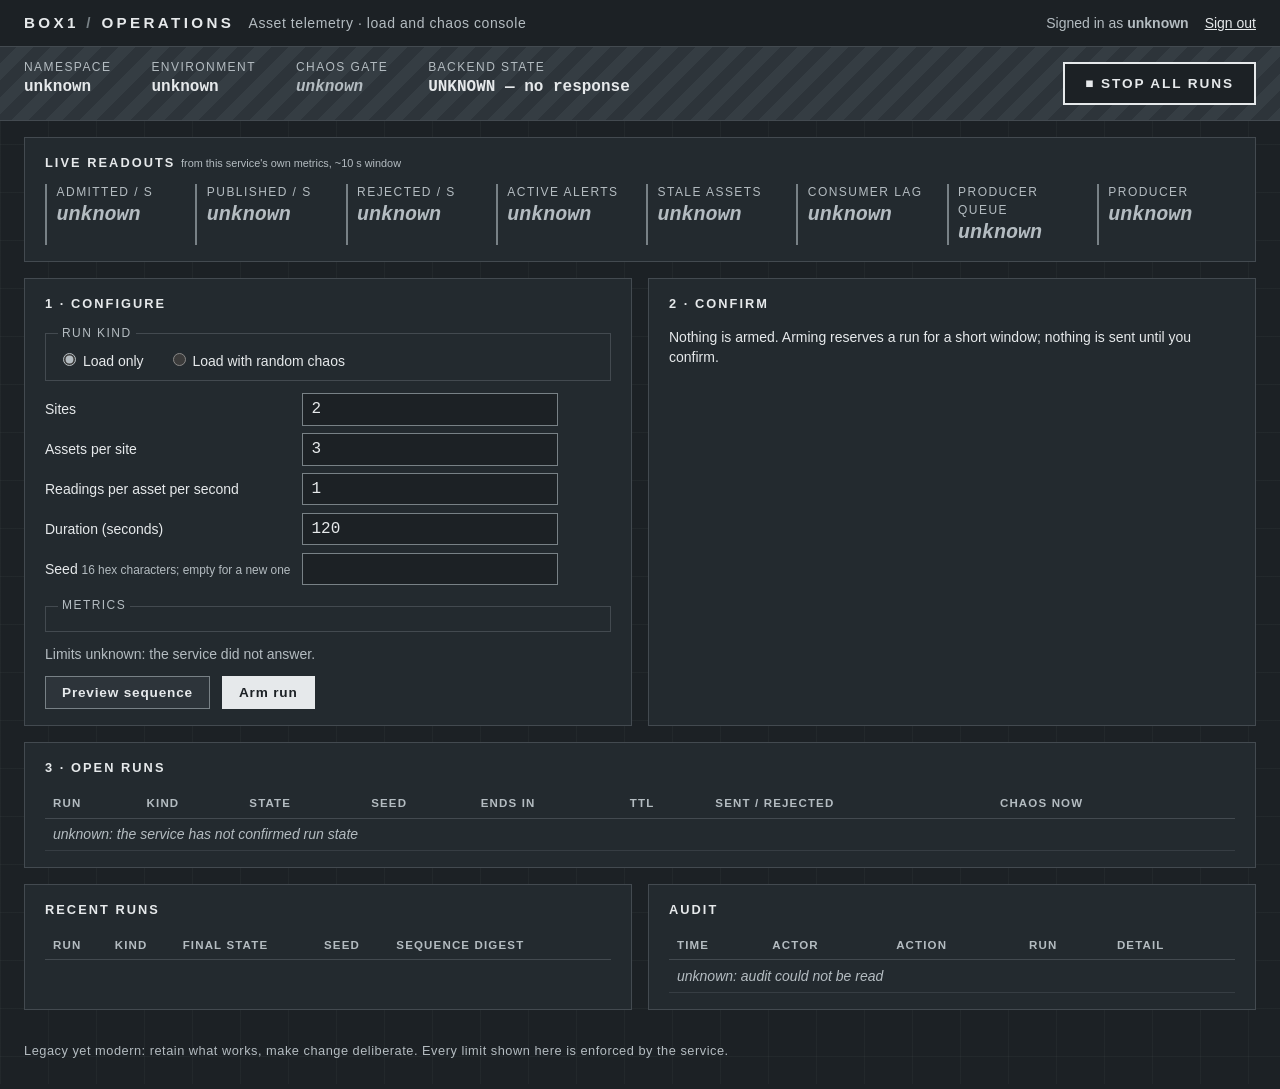
==== src/main/resources/META-INF/resources/console/index.html @ d5646c27 "Asset telemetry service: ingestion, alerts, and the load and chaos console Implements box1-docs#15 (" ====
<!DOCTYPE html>
<html lang="en">
<head>
  <meta charset="utf-8">
  <meta name="viewport" content="width=device-width, initial-scale=1">
  <title>box1 Operations · Asset telemetry console</title>
  <link rel="stylesheet" href="console.css">
  <script src="console.js" defer></script>
</head>
<body>
  <a class="skip" href="#main">Skip to controls</a>
  <header class="masthead">
    <div class="brand">
      <span class="brand-mark" id="brand-mark" aria-hidden="true"></span>
      <span class="wordmark">BOX1 <span class="sep">/</span> OPERATIONS</span>
      <span class="product">Asset telemetry · load and chaos console</span>
    </div>
    <div class="session">
      <span>Signed in as <strong id="actor">unknown</strong></span>
      <a href="/console/logout">Sign out</a>
    </div>
  </header>

  <section class="banner" id="banner" aria-labelledby="banner-title">
    <h2 id="banner-title" class="visually-hidden">Environment</h2>
    <dl class="banner-grid">
      <div><dt>Namespace</dt><dd id="namespace">unknown</dd></div>
      <div><dt>Environment</dt><dd id="environment">unknown</dd></div>
      <div><dt>Chaos gate</dt><dd id="gate">unknown</dd></div>
      <div><dt>Backend state</dt><dd id="confirmed">unknown</dd></div>
    </dl>
    <p class="gate-detail" id="gate-detail"></p>
    <button type="button" class="stop-all" id="stop-all">Stop all runs</button>
  </section>

  <main id="main" tabindex="-1">
    <section aria-labelledby="readouts-title" class="panel readouts">
      <h2 id="readouts-title">Live readouts <span class="hint">from this service's own metrics, ~10 s window</span></h2>
      <dl class="readout-grid">
        <div><dt>Admitted / s</dt><dd id="r-admitted">unknown</dd></div>
        <div><dt>Published / s</dt><dd id="r-published">unknown</dd></div>
        <div><dt>Rejected / s</dt><dd id="r-rejected">unknown</dd></div>
        <div><dt>Active alerts</dt><dd id="r-alerts">unknown</dd></div>
        <div><dt>Stale assets</dt><dd id="r-stale">unknown</dd></div>
        <div><dt>Consumer lag</dt><dd id="r-lag">unknown</dd></div>
        <div><dt>Producer queue</dt><dd id="r-queue">unknown</dd></div>
        <div><dt>Producer</dt><dd id="r-producer">unknown</dd></div>
      </dl>
    </section>

    <div class="columns">
      <section aria-labelledby="configure-title" class="panel">
        <h2 id="configure-title">1 · Configure</h2>
        <form id="run-form" novalidate>
          <fieldset>
            <legend>Run kind</legend>
            <label><input type="radio" name="kind" value="LOAD" checked> Load only</label>
            <label><input type="radio" name="kind" value="CHAOS"> Load with random chaos</label>
          </fieldset>
          <div class="field-grid">
            <label for="sites">Sites</label>
            <input id="sites" name="sites" type="number" inputmode="numeric" min="1" value="2" required>
            <label for="assets">Assets per site</label>
            <input id="assets" name="assetsPerSite" type="number" inputmode="numeric" min="1" value="3" required>
            <label for="rate">Readings per asset per second</label>
            <input id="rate" name="ratePerAsset" type="number" inputmode="numeric" min="1" value="1" required>
            <label for="duration">Duration (seconds)</label>
            <input id="duration" name="durationSeconds" type="number" inputmode="numeric" min="10" value="120" required>
            <label for="seed">Seed <span class="hint">16 hex characters; empty for a new one</span></label>
            <input id="seed" name="seed" type="text" pattern="[0-9a-f]{16}" maxlength="16" autocomplete="off" spellcheck="false">
          </div>
          <fieldset id="metrics">
            <legend>Metrics</legend>
          </fieldset>
          <p class="computed" id="computed" aria-live="polite"></p>
          <p class="limits" id="limits"></p>
          <div class="actions">
            <button type="button" id="preview">Preview sequence</button>
            <button type="submit" id="arm" class="primary">Arm run</button>
          </div>
        </form>
      </section>

      <section aria-labelledby="confirm-title" class="panel" id="confirm-panel">
        <h2 id="confirm-title">2 · Confirm</h2>
        <p id="confirm-empty">Nothing is armed. Arming reserves a run for a short window; nothing is sent until you confirm.</p>
        <div id="confirm-armed" hidden>
          <dl class="kv">
            <div><dt>Run</dt><dd id="armed-id"></dd></div>
            <div><dt>Kind</dt><dd id="armed-kind"></dd></div>
            <div><dt>Seed</dt><dd id="armed-seed"></dd></div>
            <div><dt>Rate</dt><dd id="armed-rate"></dd></div>
            <div><dt>Arm expires in</dt><dd id="armed-countdown"></dd></div>
          </dl>
          <label for="confirm-ns">Type the namespace <strong id="confirm-ns-name"></strong> to start</label>
          <input id="confirm-ns" type="text" autocomplete="off" spellcheck="false">
          <div class="actions">
            <button type="button" id="start" class="primary" disabled>Start run</button>
            <button type="button" id="disarm">Disarm</button>
          </div>
        </div>
      </section>
    </div>

    <section aria-labelledby="active-title" class="panel">
      <h2 id="active-title">3 · Open runs</h2>
      <table>
        <caption class="visually-hidden">Armed and running runs, with time remaining and stop controls</caption>
        <thead><tr><th scope="col">Run</th><th scope="col">Kind</th><th scope="col">State</th><th scope="col">Seed</th>
          <th scope="col">Ends in</th><th scope="col">TTL</th><th scope="col">Sent / rejected</th><th scope="col">Chaos now</th><th scope="col"><span class="visually-hidden">Actions</span></th></tr></thead>
        <tbody id="open-runs"><tr><td colspan="9">unknown</td></tr></tbody>
      </table>
    </section>

    <div class="columns">
      <section aria-labelledby="recent-title" class="panel">
        <h2 id="recent-title">Recent runs</h2>
        <table>
          <caption class="visually-hidden">The last 25 runs</caption>
          <thead><tr><th scope="col">Run</th><th scope="col">Kind</th><th scope="col">Final state</th><th scope="col">Seed</th><th scope="col">Sequence digest</th><th scope="col"><span class="visually-hidden">Actions</span></th></tr></thead>
          <tbody id="recent-runs"></tbody>
        </table>
      </section>
      <section aria-labelledby="audit-title" class="panel">
        <h2 id="audit-title">Audit</h2>
        <table>
          <caption class="visually-hidden">The latest audit entries, newest first</caption>
          <thead><tr><th scope="col">Time</th><th scope="col">Actor</th><th scope="col">Action</th><th scope="col">Run</th><th scope="col">Detail</th></tr></thead>
          <tbody id="audit"></tbody>
        </table>
      </section>
    </div>

    <section aria-labelledby="preview-title" class="panel" id="preview-panel" hidden>
      <h2 id="preview-title">Sequence preview</h2>
      <p id="preview-digest"></p>
      <pre id="preview-lines" tabindex="0"></pre>
    </section>
  </main>

  <div class="toast" id="message" role="status" aria-live="polite"></div>
  <dialog id="stop-dialog" aria-labelledby="stop-dialog-title">
    <h2 id="stop-dialog-title">Stop every run?</h2>
    <p>This stops all armed and running load and chaos runs and resumes the producer. Data is kept.</p>
    <div class="actions">
      <button type="button" id="stop-confirm" class="primary">Stop all</button>
      <button type="button" id="stop-cancel">Cancel</button>
    </div>
  </dialog>
  <footer class="footer">Legacy yet modern: retain what works, make change deliberate. Every limit shown here is enforced by the service.</footer>
</body>
</html>
---- src/main/resources/META-INF/resources/console/console.css ----
/* box1 identity: charcoal and steel monochrome, restrained grid (08_operator_console.md). No external fonts or assets. */
:root {
  --charcoal: #1c2125;
  --panel: #232a2f;
  --raised: #2d343a;
  --line: #434a50;
  --steel: #788186;
  --text: #e6e9eb;
  --muted: #b4bcc1;
  --focus: #ffffff;
  --font: Inter, "Helvetica Neue", Arial, system-ui, sans-serif;
  --mono: ui-monospace, "SF Mono", Menlo, Consolas, monospace;
  color-scheme: dark;
}
* { box-sizing: border-box; }
html { background: var(--charcoal); }
body {
  margin: 0; color: var(--text); font: 14px/1.45 var(--font);
  background-color: var(--charcoal);
  background-image: linear-gradient(rgba(120,129,134,.07) 1px, transparent 1px),
                    linear-gradient(90deg, rgba(120,129,134,.07) 1px, transparent 1px);
  background-size: 48px 48px;
}
a { color: var(--text); }
:focus-visible { outline: 2px solid var(--focus); outline-offset: 2px; }
.skip { position: absolute; left: -999px; top: 0; background: var(--text); color: var(--charcoal); padding: .5rem 1rem; }
.skip:focus { left: 1rem; }
.visually-hidden { position: absolute; width: 1px; height: 1px; overflow: hidden; clip: rect(0 0 0 0); white-space: nowrap; }
.hint { color: var(--muted); font-weight: 400; font-size: .85em; letter-spacing: 0; text-transform: none; }

.masthead { display: flex; justify-content: space-between; align-items: center; gap: 1rem; padding: .75rem 1.5rem;
  border-bottom: 1px solid var(--line); background: var(--charcoal); flex-wrap: wrap; }
.brand { display: flex; align-items: center; gap: .9rem; flex-wrap: wrap; }
.brand-mark:empty { display: none; }
.brand-mark img { height: 32px; width: auto; display: block; }
.wordmark { font-weight: 700; letter-spacing: .22em; font-size: .95rem; }
.wordmark .sep { color: var(--steel); }
.product { color: var(--muted); letter-spacing: .04em; }
.session { display: flex; gap: 1rem; color: var(--muted); }

.banner { display: grid; grid-template-columns: 1fr auto; gap: .5rem 1.5rem; align-items: center; padding: .75rem 1.5rem;
  background: var(--raised); border-bottom: 1px solid var(--line); }
.banner-grid { display: flex; flex-wrap: wrap; gap: .5rem 2.5rem; margin: 0; }
.banner-grid dt, .readout-grid dt, .kv dt { color: var(--muted); font-size: .75rem; letter-spacing: .12em; text-transform: uppercase; }
.banner-grid dd { margin: 0; font-family: var(--mono); font-size: 1rem; font-weight: 600; }
.gate-detail { grid-column: 1; margin: 0; color: var(--muted); }
.banner[data-state="unknown"] { background: repeating-linear-gradient(135deg, var(--raised) 0 12px, #353d43 12px 24px); }

main { padding: 1rem 1.5rem 2rem; display: grid; gap: 1rem; }
main:focus { outline: none; }
.columns { display: grid; grid-template-columns: repeat(auto-fit, minmax(380px, 1fr)); gap: 1rem; }
.panel { background: var(--panel); border: 1px solid var(--line); padding: 1rem 1.25rem; min-width: 0; }
h2 { margin: 0 0 .75rem; font-size: .8rem; letter-spacing: .16em; text-transform: uppercase; }

.readout-grid { display: grid; grid-template-columns: repeat(auto-fit, minmax(130px, 1fr)); gap: .75rem; margin: 0; }
.readout-grid > div { border-left: 2px solid var(--steel); padding-left: .6rem; }
.readout-grid dd { margin: .1rem 0 0; font: 600 1.25rem/1.2 var(--mono); }
dd.unknown, td.unknown { color: var(--muted); font-style: italic; }

fieldset { border: 1px solid var(--line); margin: 0 0 .75rem; padding: .5rem .75rem; }
legend { color: var(--muted); font-size: .75rem; letter-spacing: .12em; text-transform: uppercase; padding: 0 .25rem; }
fieldset label { margin-right: 1.25rem; white-space: nowrap; }
.field-grid { display: grid; grid-template-columns: minmax(12rem, auto) 1fr; gap: .45rem .75rem; align-items: center; margin-bottom: .75rem; }
input[type="number"], input[type="text"] { width: 100%; max-width: 16rem; padding: .4rem .5rem; color: var(--text);
  background: var(--charcoal); border: 1px solid var(--steel); font: 1rem var(--mono); }
input[type="radio"], input[type="checkbox"] { accent-color: var(--muted); }
.computed { font-family: var(--mono); margin: .25rem 0; }
.limits { color: var(--muted); margin: 0 0 .75rem; }

button { font: 600 .85rem var(--font); letter-spacing: .06em; padding: .5rem 1rem; color: var(--text); background: var(--raised);
  border: 1px solid var(--steel); cursor: pointer; }
button:hover:not(:disabled) { background: var(--line); }
button:disabled { color: var(--muted); border-color: var(--line); cursor: not-allowed; }
button.primary { background: var(--text); color: var(--charcoal); border-color: var(--text); }
button.primary:disabled { background: var(--raised); color: var(--muted); border-color: var(--line); }
.stop-all { grid-row: 1 / span 2; grid-column: 2; padding: .75rem 1.25rem; border: 2px solid var(--text); background: var(--charcoal);
  text-transform: uppercase; letter-spacing: .14em; }
.stop-all::before { content: "\25A0  "; }
.actions { display: flex; gap: .75rem; flex-wrap: wrap; }

.kv { display: grid; grid-template-columns: repeat(auto-fit, minmax(140px, 1fr)); gap: .5rem; margin: 0 0 .75rem; }
.kv dd { margin: 0; font-family: var(--mono); overflow-wrap: anywhere; }
#confirm-armed label { display: block; margin-bottom: .35rem; }
#confirm-armed input { margin-bottom: .75rem; }

table { width: 100%; border-collapse: collapse; font-variant-numeric: tabular-nums; }
th { text-align: left; color: var(--muted); font-weight: 600; font-size: .72rem; letter-spacing: .1em; text-transform: uppercase;
  border-bottom: 1px solid var(--line); padding: .35rem .5rem; }
td { border-bottom: 1px solid rgba(67,74,80,.6); padding: .35rem .5rem; vertical-align: top; overflow-wrap: anywhere; }
td.mono { font-family: var(--mono); font-size: .85rem; }
td button { padding: .25rem .6rem; font-size: .75rem; }
pre { margin: 0; max-height: 18rem; overflow: auto; font: .8rem/1.4 var(--mono); color: var(--muted); }

.toast { position: fixed; right: 1.5rem; bottom: 1.5rem; max-width: 32rem; padding: .75rem 1rem; background: var(--text);
  color: var(--charcoal); font-weight: 600; border-left: 6px solid var(--steel); }
.toast:empty { display: none; }
dialog { background: var(--panel); color: var(--text); border: 2px solid var(--text); padding: 1.25rem 1.5rem; max-width: 28rem; }
dialog::backdrop { background: rgba(10,12,14,.7); }
.footer { color: var(--muted); padding: 0 1.5rem 1.5rem; font-size: .8rem; letter-spacing: .04em; }

@media (max-width: 720px) {
  .banner { grid-template-columns: 1fr; }
  .stop-all { grid-column: 1; grid-row: auto; }
  .field-grid { grid-template-columns: 1fr; }
  .columns { grid-template-columns: 1fr; }
  table { font-size: .8rem; }
}
@media (prefers-reduced-motion: reduce) {
  * { transition: none !important; animation: none !important; scroll-behavior: auto !important; }
}
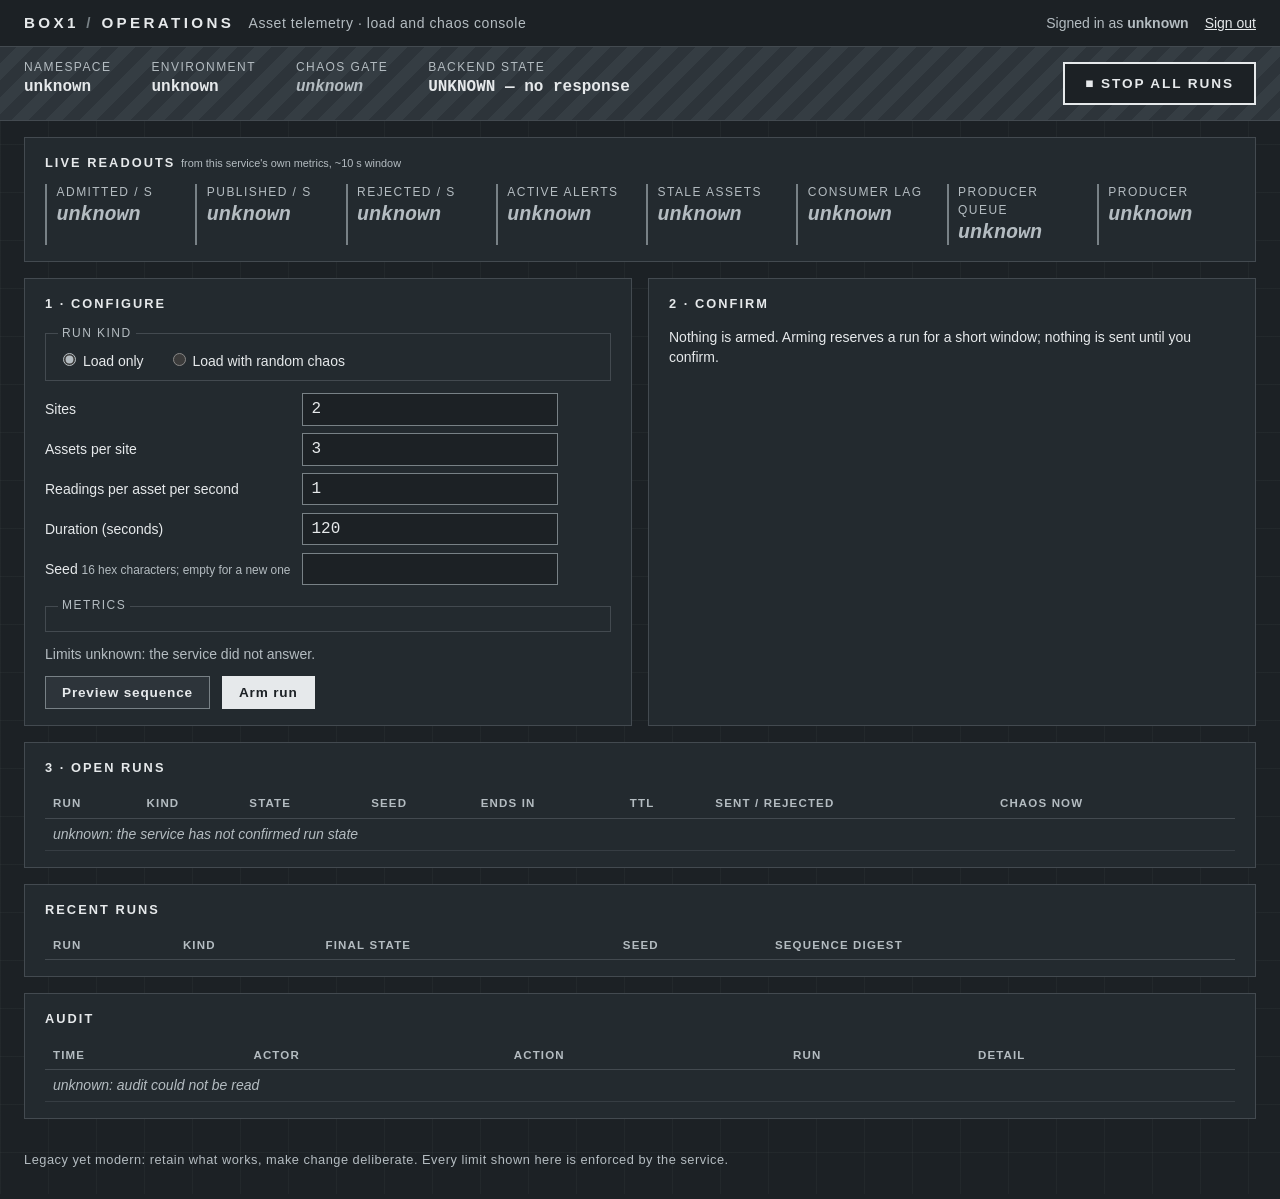
==== commit 9b5ed01d: "Choose the OIDC tenant by path; fix console accessibility and narrow layout - A console session cook" ====
--- a/src/main/resources/META-INF/resources/console/index.html
+++ b/src/main/resources/META-INF/resources/console/index.html
@@ -104,30 +104,36 @@
 
     <section aria-labelledby="active-title" class="panel">
       <h2 id="active-title">3 · Open runs</h2>
-      <table>
+      <div class="table-scroll" tabindex="0" role="region" aria-labelledby="active-title">
+        <table>
         <caption class="visually-hidden">Armed and running runs, with time remaining and stop controls</caption>
         <thead><tr><th scope="col">Run</th><th scope="col">Kind</th><th scope="col">State</th><th scope="col">Seed</th>
           <th scope="col">Ends in</th><th scope="col">TTL</th><th scope="col">Sent / rejected</th><th scope="col">Chaos now</th><th scope="col"><span class="visually-hidden">Actions</span></th></tr></thead>
         <tbody id="open-runs"><tr><td colspan="9">unknown</td></tr></tbody>
       </table>
+        </div>
     </section>
 
-    <div class="columns">
+    <div class="stack">
       <section aria-labelledby="recent-title" class="panel">
         <h2 id="recent-title">Recent runs</h2>
+        <div class="table-scroll" tabindex="0" role="region" aria-labelledby="recent-title">
         <table>
           <caption class="visually-hidden">The last 25 runs</caption>
           <thead><tr><th scope="col">Run</th><th scope="col">Kind</th><th scope="col">Final state</th><th scope="col">Seed</th><th scope="col">Sequence digest</th><th scope="col"><span class="visually-hidden">Actions</span></th></tr></thead>
           <tbody id="recent-runs"></tbody>
         </table>
+        </div>
       </section>
       <section aria-labelledby="audit-title" class="panel">
         <h2 id="audit-title">Audit</h2>
+        <div class="table-scroll" tabindex="0" role="region" aria-labelledby="audit-title">
         <table>
           <caption class="visually-hidden">The latest audit entries, newest first</caption>
           <thead><tr><th scope="col">Time</th><th scope="col">Actor</th><th scope="col">Action</th><th scope="col">Run</th><th scope="col">Detail</th></tr></thead>
           <tbody id="audit"></tbody>
         </table>
+        </div>
       </section>
     </div>
 
--- a/src/main/resources/META-INF/resources/console/console.css
+++ b/src/main/resources/META-INF/resources/console/console.css
@@ -49,6 +49,7 @@
 main { padding: 1rem 1.5rem 2rem; display: grid; gap: 1rem; }
 main:focus { outline: none; }
 .columns { display: grid; grid-template-columns: repeat(auto-fit, minmax(380px, 1fr)); gap: 1rem; }
+.stack { display: grid; gap: 1rem; }
 .panel { background: var(--panel); border: 1px solid var(--line); padding: 1rem 1.25rem; min-width: 0; }
 h2 { margin: 0 0 .75rem; font-size: .8rem; letter-spacing: .16em; text-transform: uppercase; }
 
@@ -57,9 +58,9 @@
 .readout-grid dd { margin: .1rem 0 0; font: 600 1.25rem/1.2 var(--mono); }
 dd.unknown, td.unknown { color: var(--muted); font-style: italic; }
 
-fieldset { border: 1px solid var(--line); margin: 0 0 .75rem; padding: .5rem .75rem; }
+fieldset { border: 1px solid var(--line); margin: 0 0 .75rem; padding: .5rem .75rem; min-width: 0; }
 legend { color: var(--muted); font-size: .75rem; letter-spacing: .12em; text-transform: uppercase; padding: 0 .25rem; }
-fieldset label { margin-right: 1.25rem; white-space: nowrap; }
+fieldset label { display: inline-block; margin-right: 1.25rem; white-space: nowrap; }
 .field-grid { display: grid; grid-template-columns: minmax(12rem, auto) 1fr; gap: .45rem .75rem; align-items: center; margin-bottom: .75rem; }
 input[type="number"], input[type="text"] { width: 100%; max-width: 16rem; padding: .4rem .5rem; color: var(--text);
   background: var(--charcoal); border: 1px solid var(--steel); font: 1rem var(--mono); }
@@ -83,11 +84,17 @@
 #confirm-armed label { display: block; margin-bottom: .35rem; }
 #confirm-armed input { margin-bottom: .75rem; }
 
-table { width: 100%; border-collapse: collapse; font-variant-numeric: tabular-nums; }
+/* Wide tables scroll inside a focusable region instead of widening or crushing the page. */
+.table-scroll { overflow-x: auto; max-width: 100%; }
+.table-scroll:focus-visible { outline-offset: -2px; }
+table { min-width: 36rem; width: 100%; border-collapse: collapse; font-variant-numeric: tabular-nums; }
 th { text-align: left; color: var(--muted); font-weight: 600; font-size: .72rem; letter-spacing: .1em; text-transform: uppercase;
   border-bottom: 1px solid var(--line); padding: .35rem .5rem; }
 td { border-bottom: 1px solid rgba(67,74,80,.6); padding: .35rem .5rem; vertical-align: top; overflow-wrap: anywhere; }
-td.mono { font-family: var(--mono); font-size: .85rem; }
+td.mono { font-family: var(--mono); font-size: .85rem; white-space: nowrap; }
+td.mono.wrap { white-space: normal; }
+td.nowrap { white-space: nowrap; }
+td button, .actions button { white-space: nowrap; }
 td button { padding: .25rem .6rem; font-size: .75rem; }
 pre { margin: 0; max-height: 18rem; overflow: auto; font: .8rem/1.4 var(--mono); color: var(--muted); }
 
@@ -104,6 +111,9 @@
   .field-grid { grid-template-columns: 1fr; }
   .columns { grid-template-columns: 1fr; }
   table { font-size: .8rem; }
+  .masthead, .banner, main, .footer { padding-left: .75rem; padding-right: .75rem; }
+  input[type="number"], input[type="text"] { max-width: 100%; }
+  .session { flex-wrap: wrap; }
 }
 @media (prefers-reduced-motion: reduce) {
   * { transition: none !important; animation: none !important; scroll-behavior: auto !important; }
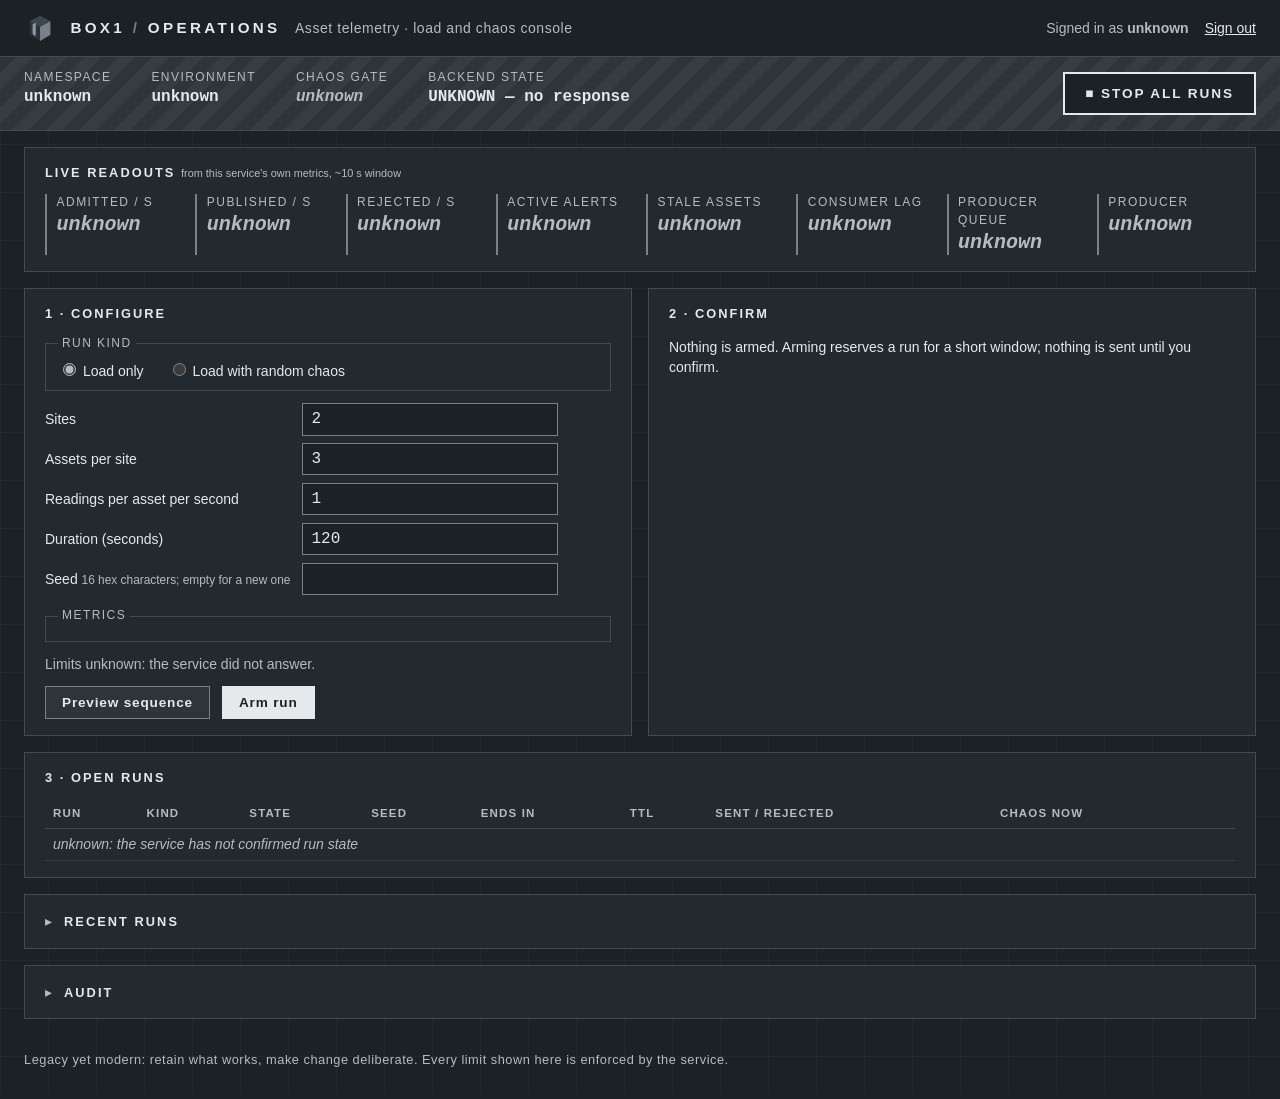
==== commit 490a7e22: "Console: box1 cube mark, calmer layout, chaos option reflects the gate - The box1 cube 1 mark, unmod" ====
--- a/src/main/resources/META-INF/resources/console/index.html
+++ b/src/main/resources/META-INF/resources/console/index.html
@@ -4,6 +4,7 @@
   <meta charset="utf-8">
   <meta name="viewport" content="width=device-width, initial-scale=1">
   <title>box1 Operations · Asset telemetry console</title>
+  <link rel="icon" type="image/png" href="brand/box1-mark.png">
   <link rel="stylesheet" href="console.css">
   <script src="console.js" defer></script>
 </head>
@@ -11,7 +12,7 @@
   <a class="skip" href="#main">Skip to controls</a>
   <header class="masthead">
     <div class="brand">
-      <span class="brand-mark" id="brand-mark" aria-hidden="true"></span>
+      <img class="brand-mark" src="brand/box1-mark.png" alt="" width="32" height="32">
       <span class="wordmark">BOX1 <span class="sep">/</span> OPERATIONS</span>
       <span class="product">Asset telemetry · load and chaos console</span>
     </div>
@@ -56,6 +57,7 @@
             <legend>Run kind</legend>
             <label><input type="radio" name="kind" value="LOAD" checked> Load only</label>
             <label><input type="radio" name="kind" value="CHAOS"> Load with random chaos</label>
+            <p class="hint" id="chaos-off" hidden>Chaos is switched off for this namespace. The service refuses chaos runs until an operator enables it.</p>
           </fieldset>
           <div class="field-grid">
             <label for="sites">Sites</label>
@@ -116,7 +118,8 @@
 
     <div class="stack">
       <section aria-labelledby="recent-title" class="panel">
-        <h2 id="recent-title">Recent runs</h2>
+        <details>
+          <summary><h2 id="recent-title">Recent runs <span class="hint" id="recent-title-count"></span></h2></summary>
         <div class="table-scroll" tabindex="0" role="region" aria-labelledby="recent-title">
         <table>
           <caption class="visually-hidden">The last 25 runs</caption>
@@ -124,9 +127,11 @@
           <tbody id="recent-runs"></tbody>
         </table>
         </div>
+      </details>
       </section>
       <section aria-labelledby="audit-title" class="panel">
-        <h2 id="audit-title">Audit</h2>
+        <details>
+          <summary><h2 id="audit-title">Audit <span class="hint" id="audit-title-count"></span></h2></summary>
         <div class="table-scroll" tabindex="0" role="region" aria-labelledby="audit-title">
         <table>
           <caption class="visually-hidden">The latest audit entries, newest first</caption>
@@ -134,6 +139,7 @@
           <tbody id="audit"></tbody>
         </table>
         </div>
+      </details>
       </section>
     </div>
 
--- a/src/main/resources/META-INF/resources/console/console.css
+++ b/src/main/resources/META-INF/resources/console/console.css
@@ -31,8 +31,7 @@
 .masthead { display: flex; justify-content: space-between; align-items: center; gap: 1rem; padding: .75rem 1.5rem;
   border-bottom: 1px solid var(--line); background: var(--charcoal); flex-wrap: wrap; }
 .brand { display: flex; align-items: center; gap: .9rem; flex-wrap: wrap; }
-.brand-mark:empty { display: none; }
-.brand-mark img { height: 32px; width: auto; display: block; }
+.brand-mark { height: 32px; width: 32px; display: block; }
 .wordmark { font-weight: 700; letter-spacing: .22em; font-size: .95rem; }
 .wordmark .sep { color: var(--steel); }
 .product { color: var(--muted); letter-spacing: .04em; }
@@ -98,6 +97,12 @@
 td button { padding: .25rem .6rem; font-size: .75rem; }
 pre { margin: 0; max-height: 18rem; overflow: auto; font: .8rem/1.4 var(--mono); color: var(--muted); }
 
+details > summary { cursor: pointer; list-style: none; display: flex; align-items: baseline; gap: .75rem; }
+details > summary::-webkit-details-marker { display: none; }
+details > summary::before { content: "\25B8"; color: var(--muted); }
+details[open] > summary::before { content: "\25BE"; }
+details > summary h2 { margin: 0; display: inline; }
+details[open] > summary { margin-bottom: .75rem; }
 .toast { position: fixed; right: 1.5rem; bottom: 1.5rem; max-width: 32rem; padding: .75rem 1rem; background: var(--text);
   color: var(--charcoal); font-weight: 600; border-left: 6px solid var(--steel); }
 .toast:empty { display: none; }
